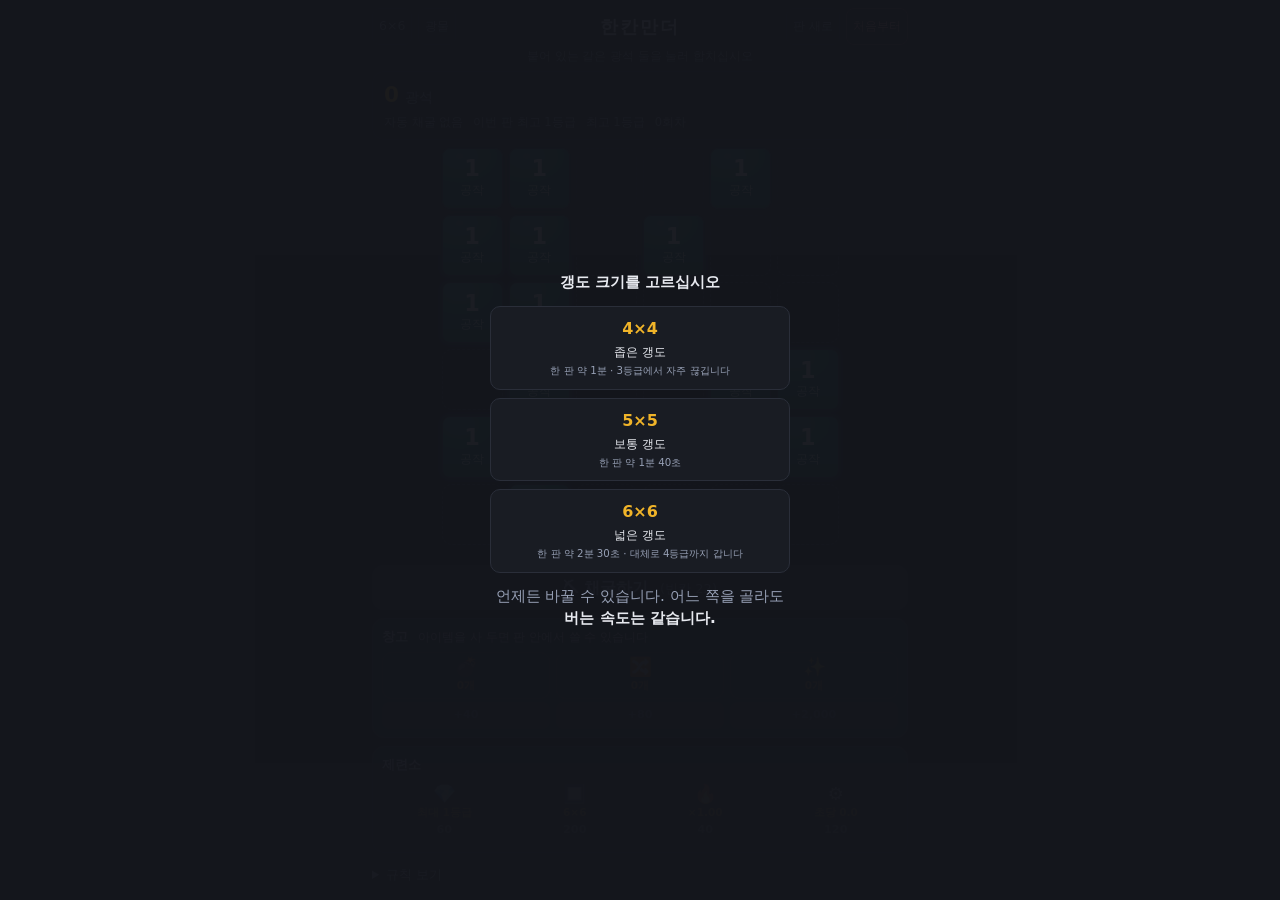
==== merge-mine.html @ ce594bb3 "웹게임 두 개 공개 배포 시작 (한칸만더 · 째깍벨트) 아티팩트 주소는 로그인이 필요한 비공개 페이지라 카톡 등 인앱 브라우저에서 열리지 않는다. 로그인 없이 열리는 공개 주소가 " ====
<!doctype html>
<html lang="ko">
<head>
<meta charset="utf-8">
<meta name="viewport" content="width=device-width, initial-scale=1, viewport-fit=cover">
<title>한칸만더 — 합성 퍼즐</title>
<meta name="description" content="인접한 같은 광석을 눌러 합치고, 모은 광석으로 갱도를 키우는 합성 퍼즐 게임입니다.">
<style>
/* 「한칸만더」 화면 스타일 — 모바일 세로 화면 우선, 외부 폰트·라이브러리 없음 */

:root {
  --bg: #14161c;
  --panel: #1c1f27;
  --line: #2a2e39;
  --text: #e8eaf0;
  --dim: #97a0b5;
  --accent: #f0b429;
  --gap: 6px;
}

* { box-sizing: border-box; }

/* 터치 반응 — 브라우저가 더블탭 확대를 기다리느라 탭을 늦추는 일이 없게 한다.
   뷰포트가 반응형이라 최신 브라우저는 대개 알아서 없애지만, 명시해 두는 편이 확실하다. */
button, summary { touch-action: manipulation; }

/* hidden 속성이 항상 이기게 한다.
   .over 처럼 display 를 지정한 요소는 브라우저 기본 [hidden]{display:none} 을 눌러 버려
   hidden=true 로 만들어도 화면에서 안 사라진다(2026-07-28 실제로 겪음). */
[hidden] { display: none !important; }

body {
  margin: 0;
  padding: 8px 12px 12px;
  background: var(--bg);
  color: var(--text);
  font-family: "Malgun Gothic", "맑은 고딕", system-ui, -apple-system, sans-serif;
  line-height: 1.5;
  /* 한글은 기본값이면 낱글자 단위로 잘린다("사라집 / 니다"). 띄어쓰기에서만 줄을 바꾼다. */
  word-break: keep-all;
  max-width: 560px;
  margin-inline: auto;
  /* 화면(또는 액자)이 내용보다 크면 아래가 통째로 비어 보인다(2026-07-29 Gim 지적).
     남는 높이를 섹션 사이에 나눠 주어 여백이 아래에 몰리지 않게 한다. */
  min-height: 100dvh;
  display: flex;
  flex-direction: column;
}
main {
  flex: 1;
  display: flex;
  flex-direction: column;
  justify-content: space-between;
}

/* 최상단 한 줄 — [갱도 크기] 한칸만더 [판 새로].
   버튼을 따로 한 줄 두면 세로를 43px 더 먹는다. 제목 줄에 얹어 그만큼 보드에 돌려준다. */
header.topbar {
  /* 좌우 칸을 1fr로 같게 잡아야 제목이 화면 정중앙에 온다.
     space-between으로 두면 버튼 폭이 서로 달라(95px vs 56px) 제목이 한쪽으로 밀린다. */
  display: grid; grid-template-columns: 1fr auto 1fr;
  align-items: center; gap: 8px; margin-bottom: 3px;
}
/* 양쪽에 버튼이 두 개씩 온다 */
header.topbar .topleft { display: flex; gap: 6px; justify-self: start; }
header.topbar .topright { display: flex; gap: 6px; justify-self: end; }

/* 되돌릴 수 없는 버튼은 색으로 구분한다.
   "판 새로"와 "처음부터"는 이름만으로는 어디까지 지워지는지 안 보인다(2026-07-29 Gim 지적). */
.topbtn.danger { color: #e08a8a; border-color: #6b3a3a; }
.topbtn.danger:hover { color: #ff9a9a; border-color: #e05a5a; }
h1 { margin: 0; font-size: 1.15rem; letter-spacing: .12em; white-space: nowrap; }
.sub { margin: 0 0 6px; color: var(--dim); font-size: .72rem; text-align: center; }

h2 { font-size: .8rem; margin: 0 0 5px; color: var(--dim); font-weight: 600; }

/* 현황 */
.stats {
  background: var(--panel);
  border: 1px solid var(--line);
  border-radius: 12px;
  padding: 7px 11px;
  margin-bottom: 8px;
}
.ore-box { display: flex; align-items: baseline; gap: 6px; }
.ore-num { font-size: 1.35rem; font-weight: 700; color: var(--accent); font-variant-numeric: tabular-nums; }
.ore-unit { color: var(--dim); font-size: .9rem; }
.meta {
  display: flex; flex-wrap: wrap; gap: 2px 10px;
  margin-top: 3px; color: var(--dim); font-size: .72rem;
}
#streak { color: var(--accent); font-weight: 700; }

/* 보드 — 한 화면에 창고·제련소까지 담아야 하므로 화면 높이에 따라 같이 줄어든다.
   폰마다 세로가 제각각이라 고정 px로 두면 어떤 기기에서는 반드시 넘친다. */
.board-wrap {
  position: relative;
  /* width:100%가 반드시 있어야 한다. body가 flex라서 margin:auto 가 stretch를 꺼 버리고,
     그러면 minmax(0,1fr) 격자가 최소 너비로 접힌다(2026-07-29 실제로 겪음). */
  width: 100%;
  flex: none;
  /* 아래 채굴 버튼과 20px 벌린다. 8px일 때 버튼을 누르려다 맨 아랫줄 칸이 눌렸다(2026-07-29 Gim).
     보드 높이는 아래 계산에 묶여 있으므로 이 값을 키우면 그만큼 보드가 줄어 총 높이는 그대로다. */
  margin: 0 auto 20px;
  /* 보드를 뺀 나머지가 실측 503px이다(2026-07-29).
     ⚠ 재는 법 — body의 min-height와 main의 justify-content를 잠시 끄고 재야 한다.
        space-between이 마지막 요소를 바닥에 붙여서, 그냥 재면 늘 "화면−보드"가 나온다.
     ⚠ 위아래에 무엇을 더하거나 빼면 이 503도 반드시 다시 재서 고쳐야 한다.
        바로 위 margin-bottom 도 여기에 포함된다. */
  max-width: min(100%, max(180px, calc(100vh - 503px)));
  max-width: min(100%, max(180px, calc(100dvh - 503px)));
}
/* 액자(아티팩트) 안에서도 화면 높이에 맞춘다. 틀이 "내용보다 크되 최소한 보이는 영역만큼"
   잡히므로 100dvh가 순환하지 않고 그 영역으로 수렴한다(Gim의 첫 스크린샷에서 내용 아래가
   비어 있던 것이 근거 — 틀이 내용보다 컸다는 뜻).
   다만 틀이 내용에 딱 맞게 줄어드는 구현이라면 순환해서 바닥까지 쪼그라들 수 있으므로,
   일반 화면(180px)보다 높은 240px을 바닥값으로 두어 그 경우에도 쓸 만한 크기를 지킨다. */
:root.framed .board-wrap { max-width: min(100%, max(240px, calc(100dvh - 503px))); }
.board {
  display: grid;
  /* minmax(0,1fr) 이어야 한다. 그냥 1fr 이면 최소 내용 너비(칸 안의 "구리" 글자) 아래로
     못 줄어들어 칸이 커진 채 보드 밖으로 삐져나간다. 6열이 되면서 실제로 겪음(2026-07-29). */
  grid-template-columns: repeat(var(--size, 6), minmax(0, 1fr));
  gap: var(--gap);
}
.cell {
  position: relative;
  aspect-ratio: 1;
  border: 1px solid var(--line);
  border-radius: 10px;
  /* 등급 색은 --tint 하나로 받는다. 배경뿐 아니라 발광(box-shadow)도 같은 값을 쓰므로
     색을 바꿀 곳이 한 군데로 모인다. */
  background-color: var(--tint, #191c23);
  color: #fff;
  font: inherit;
  cursor: pointer;
  display: flex; flex-direction: column;
  align-items: center; justify-content: center;
  gap: 2px;
  padding: 2px;
  overflow: hidden;
  transition: transform .08s ease, box-shadow .12s ease;
  -webkit-tap-highlight-color: transparent;
  /* 끌어서 합치기 때문에 none 이어야 한다. manipulation 이면 브라우저가 세로 끌기를
     스크롤로 가로채 드래그가 중간에 끊긴다. */
  touch-action: none;
}
/* 빈칸 — 1등급과 확실히 벌리려고 예전(#16181e)보다 어둡게 했다. 점선 테두리는 유지. */
.cell.empty { background-color: #101218; border-style: dashed; cursor: default; }

/* 글자는 무늬·광택 위에 오게 한다 */
.cell .lv, .cell .nm { position: relative; z-index: 2; }
/* 글자 크기를 칸 수에 맞춰 줄인다. 보드가 6×6에서 9×9까지 커지므로 고정 크기면 넘친다. */
.cell .lv { font-size: clamp(.8rem, calc(26vw / var(--size, 6)), 1.4rem); font-weight: 700; line-height: 1; }
.cell .nm { font-size: clamp(.5rem, calc(13vw / var(--size, 6)), .72rem); opacity: .82; }
/* 선택 표시는 outline 으로 낸다. box-shadow 를 쓰면 아래의 발광과 같은 속성을 다투어
   고른 칸만 빛이 꺼져 버린다. outline 도 border-radius 를 따라가므로 모양은 같다. */
.cell.sel { transform: scale(.94); outline: 3px solid var(--accent); outline-offset: -3px; }

/* ── 두 번째 축: 등급대별 무늬 ──
   색 하나로는 10단계를 못 나른다(사람이 안정적으로 구분하는 밝기 단계는 6~8개).
   🔴 2026-07-30 — 경계를 2단계 내렸다(예전 4/8 → 지금 2/6). 판정은 ui.js의 band 계산에 있다.
   1~2 민무늬 · 3~6 사선 · 7~10 격자. currentColor를 쓰므로 밝은 타일에는 어두운 무늬,
   어두운 타일에는 밝은 무늬가 자동으로 생긴다. */
.cell::before { content: ""; position: absolute; inset: 0; z-index: 0; pointer-events: none; }
.cell.band2::before {
  background: repeating-linear-gradient(45deg, currentColor 0 2px, transparent 2px 9px);
  opacity: .16;
}
.cell.band3::before {
  background:
    repeating-linear-gradient(45deg, currentColor 0 2px, transparent 2px 7px),
    repeating-linear-gradient(-45deg, currentColor 0 2px, transparent 2px 7px);
  opacity: .18;
}

/* ── 질감: 광물 광택. 등급대가 높을수록 강하게 ── */
.cell:not(.empty)::after {
  content: ""; position: absolute; inset: 0; z-index: 1; pointer-events: none;
  background:
    radial-gradient(120% 85% at 28% 12%, rgba(255,255,255,.20), transparent 62%),
    linear-gradient(180deg, transparent 55%, rgba(0,0,0,.16));
}
.cell.band2:not(.empty)::after {
  background:
    radial-gradient(120% 85% at 28% 12%, rgba(255,255,255,.26), transparent 60%),
    linear-gradient(180deg, transparent 50%, rgba(0,0,0,.20));
}
/* 최상위 등급만 결정 면(facet)을 넣어 "귀한 광석" 느낌을 준다 */
.cell.band3:not(.empty)::after {
  background:
    conic-gradient(from 210deg at 50% 40%, rgba(255,255,255,.30), transparent 25%, rgba(255,255,255,.18) 50%, transparent 72%, rgba(255,255,255,.26)),
    radial-gradient(120% 85% at 28% 12%, rgba(255,255,255,.26), transparent 60%);
}

/* ── 모서리도 등급대를 나른다 (색약이어도 형태로 구분된다) ── */
.cell.band1 { border-radius: 8px; }
.cell.band2 { border-radius: 16px; }
.cell.band3 { border-radius: 50%; }

/* ── 발광: 등급대가 오를수록 칸이 스스로 빛난다 ──
   자기 색(--tint)으로 번지므로 색조가 어긋나지 않는다.
   칸 사이 간격이 6px 이라 최상위(band3)의 8px 번짐만 옆 칸에 살짝 닿는데,
   가장자리로 갈수록 옅어지는 그라데이션이라 경계가 뭉개지지 않는다. */
.cell:not(.empty)       { box-shadow: 0 0 5px -1px var(--tint); }
.cell.band2:not(.empty) { box-shadow: 0 0 10px -1px var(--tint), 0 0 3px var(--tint); }
.cell.band3:not(.empty) { box-shadow: 0 0 18px -1px var(--tint), 0 0 7px var(--tint); }

/* ── 합성·채굴 순간 연출 ──
   보드 전체가 매 탭마다 다시 그려지므로, 방금 바뀐 칸에만 클래스를 붙여 재생한다. */
@keyframes 팝 { 0% { transform: scale(.72); } 55% { transform: scale(1.14); } 100% { transform: scale(1); } }
@keyframes 등장 { from { transform: scale(.5); opacity: 0; } to { transform: scale(1); opacity: 1; } }
.cell.pop { animation: 팝 .22s cubic-bezier(.2, .9, .3, 1.2); }
.cell.in { animation: 등장 .18s ease-out; }

/* 누를 때는 즉시 반응하고, 뗄 때만 부드럽게 돌아온다.
   전환에 0.08초를 두면 눌린 표시가 80ms 뒤에 완성되어 "굼뜨다"고 느껴진다(2026-07-29 실측). */
.cell:active { transform: scale(.94); transition-duration: 0s; }
/* 빈칸도 눌린 느낌은 준다. 아무 반응이 없으면 "터치가 안 먹었다"고 느낀다. */
.cell.empty:active { transform: scale(.97); }

/* ── 팔레트 「광물」 — 밝기는 1→10등급까지 계속 오르고, 색은 색상환을 두 바퀴 돈다 ──
   계산으로 설계·검증했다(tools/palette-jewel.mjs · research.md 2026-07-29 "타일 채도" 절).
   평균 채도 53.3(예전 31.4) · 인접 등급 ΔE 최소 28 · 글자 명암비 최소 4.65 · 빈칸과 전부 ΔE 25 이상.

   🔴 2026-07-30 — 등급을 12 → 10단계로 줄이면서 **모든 팔레트를 2단계씩 내렸다**(Gim 지시).
   새 lvN 은 예전 lv(N+2) 의 색이다. 즉 가장 어두웠던 두 색을 버리고 화려한 위쪽을 앞으로 당겼다.
   100만회 시뮬레이션에서 도달 최고 등급이 8이라 9~12등급 외형이 아무에게도 보이지 않았기 때문이다.
   **네 가지 검사는 이동만으로 그대로 유지된다** — 연속 부분 수열이라 밝기 단조·인접 ΔE가 보존되고,
   글자색이 색마다 짝지어져 있어 명암비도 그대로이며, 가장 어두운 두 색이 빠져 빈칸과의 구별은 개선된다.

   ⚠ 두 가지 함정이 있다(예전 등급 기준으로 적힌 것이라 새 번호로 옮겨 둔다).
   ① 밝기 L* 51~59 구간은 흰 글자도 검은 글자도 명암비 4.5를 못 넘긴다. 그래서 4→5등급에서 건너뛴다.
   ② 색상을 매끄럽게(등급당 27°씩) 훑으면 예쁘지만 이웃 등급이 ΔE 14까지 붙어 못 쓴다.
      60°씩 크게 뛰며 두 바퀴 도는 지금 방식이라야 "무지개"와 "구분됨"을 같이 만족한다. */
.cell.lv1  { --tint: #016b5d; color: #ffffff; }
.cell.lv2  { --tint: #317413; color: #ffffff; }
.cell.lv3  { --tint: #ab5506; color: #ffffff; }
.cell.lv4  { --tint: #e20377; color: #ffffff; }
.cell.lv5  { --tint: #dd65d2; color: #12141a; }
.cell.lv6  { --tint: #1ba1ff; color: #12141a; }
.cell.lv7  { --tint: #06b4c3; color: #12141a; }
.cell.lv8  { --tint: #59bf7a; color: #12141a; }
.cell.lv9  { --tint: #d1b043; color: #12141a; }
.cell.lv10 { --tint: #ffa79e; color: #12141a; }

/* ── 테마들 — 밝기 사다리와 채도는 그대로 두고 색상만 통째로 돌렸다.
   여섯 모두 같은 검사를 통과했다(밝기 단조 증가 · 인접 ΔE 25 이상 · 명암비 4.5 이상 · 빈칸과 ΔE 25 이상).
   테마도 무지개를 한 바퀴 도므로 이름이 색 하나를 가리키지는 않는다. 다만 판에는 저등급 칸이
   훨씬 많으므로 1~3등급 색이 이름과 맞도록 각도를 골랐다.
   ⚠ 테마를 더할 때는 theme.js의 THEMES와 여기 10줄을 함께 넣어야 한다.
   ⚠ 아무 각도나 되지는 않는다. 60°·225°·240° 등은 인접 ΔE가 25 아래로 떨어진다.
      palette-jewel.mjs의 "색상 이동 각도 전수 검사"가 통과하는 각도만 알려 준다. ── */

/* 노을 — 색상 +30° · 평균 채도 52.9 · 인접 ΔE 최소 29.2 */
:root[data-theme="ember"] .cell.lv1  { --tint: #016972; color: #ffffff; }
:root[data-theme="ember"] .cell.lv2  { --tint: #007450; color: #ffffff; }
:root[data-theme="ember"] .cell.lv3  { --tint: #826b00; color: #ffffff; }
:root[data-theme="ember"] .cell.lv4  { --tint: #df2937; color: #ffffff; }
:root[data-theme="ember"] .cell.lv5  { --tint: #fe5296; color: #12141a; }
:root[data-theme="ember"] .cell.lv6  { --tint: #9a8cff; color: #12141a; }
:root[data-theme="ember"] .cell.lv7  { --tint: #01b0e1; color: #12141a; }
:root[data-theme="ember"] .cell.lv8  { --tint: #0cc0aa; color: #12141a; }
:root[data-theme="ember"] .cell.lv9  { --tint: #9bc052; color: #12141a; }
:root[data-theme="ember"] .cell.lv10 { --tint: #ffab6f; color: #12141a; }

/* 단풍 — 색상 +105° · 평균 채도 55.1 · 인접 ΔE 최소 36.9 */
:root[data-theme="autumn"] .cell.lv1  { --tint: #045cbb; color: #ffffff; }
:root[data-theme="autumn"] .cell.lv2  { --tint: #046e8c; color: #ffffff; }
:root[data-theme="autumn"] .cell.lv3  { --tint: #017c5b; color: #ffffff; }
:root[data-theme="autumn"] .cell.lv4  { --tint: #757a00; color: #ffffff; }
:root[data-theme="autumn"] .cell.lv5  { --tint: #c98500; color: #12141a; }
:root[data-theme="autumn"] .cell.lv6  { --tint: #ff6882; color: #12141a; }
:root[data-theme="autumn"] .cell.lv7  { --tint: #c68cea; color: #12141a; }
:root[data-theme="autumn"] .cell.lv8  { --tint: #13b6ff; color: #12141a; }
:root[data-theme="autumn"] .cell.lv9  { --tint: #0ec7c6; color: #12141a; }
:root[data-theme="autumn"] .cell.lv10 { --tint: #74d45a; color: #12141a; }

/* 이끼 — 색상 +180° · 평균 채도 50.4 · 인접 ΔE 최소 32.6 */
:root[data-theme="moss"] .cell.lv1  { --tint: #b12060; color: #ffffff; }
:root[data-theme="moss"] .cell.lv2  { --tint: #7f4fae; color: #ffffff; }
:root[data-theme="moss"] .cell.lv3  { --tint: #057698; color: #ffffff; }
:root[data-theme="moss"] .cell.lv4  { --tint: #058373; color: #ffffff; }
:root[data-theme="moss"] .cell.lv5  { --tint: #06a958; color: #12141a; }
:root[data-theme="moss"] .cell.lv6  { --tint: #b99802; color: #12141a; }
:root[data-theme="moss"] .cell.lv7  { --tint: #fc7d74; color: #12141a; }
:root[data-theme="moss"] .cell.lv8  { --tint: #e58ddb; color: #12141a; }
:root[data-theme="moss"] .cell.lv9  { --tint: #7ab7ff; color: #12141a; }
:root[data-theme="moss"] .cell.lv10 { --tint: #07d2e3; color: #12141a; }

/* 심해 — 색상 +285° · 평균 채도 47.7 · 인접 ΔE 최소 30.3 */
:root[data-theme="deep"] .cell.lv1  { --tint: #5f6201; color: #ffffff; }
:root[data-theme="deep"] .cell.lv2  { --tint: #a24e0e; color: #ffffff; }
:root[data-theme="deep"] .cell.lv3  { --tint: #bc3889; color: #ffffff; }
:root[data-theme="deep"] .cell.lv4  { --tint: #0472e4; color: #ffffff; }
:root[data-theme="deep"] .cell.lv5  { --tint: #019ddd; color: #12141a; }
:root[data-theme="deep"] .cell.lv6  { --tint: #05adab; color: #12141a; }
:root[data-theme="deep"] .cell.lv7  { --tint: #6fb45a; color: #12141a; }
:root[data-theme="deep"] .cell.lv8  { --tint: #dba04e; color: #12141a; }
:root[data-theme="deep"] .cell.lv9  { --tint: #ff94a1; color: #12141a; }
:root[data-theme="deep"] .cell.lv10 { --tint: #e0a9ff; color: #12141a; }

/* 성운 — 색상 +330° · 평균 채도 49.6 · 인접 ΔE 최소 31.8 */
:root[data-theme="nebula"] .cell.lv1  { --tint: #026d36; color: #ffffff; }
:root[data-theme="nebula"] .cell.lv2  { --tint: #6a6900; color: #ffffff; }
:root[data-theme="nebula"] .cell.lv3  { --tint: #c43c3c; color: #ffffff; }
:root[data-theme="nebula"] .cell.lv4  { --tint: #c138b8; color: #ffffff; }
:root[data-theme="nebula"] .cell.lv5  { --tint: #8f83ff; color: #12141a; }
:root[data-theme="nebula"] .cell.lv6  { --tint: #02a8d6; color: #12141a; }
:root[data-theme="nebula"] .cell.lv7  { --tint: #09b7a2; color: #12141a; }
:root[data-theme="nebula"] .cell.lv8  { --tint: #97b656; color: #12141a; }
:root[data-theme="nebula"] .cell.lv9  { --tint: #fb9d57; color: #12141a; }
:root[data-theme="nebula"] .cell.lv10 { --tint: #ffa4bf; color: #12141a; }

/* 라운드 종료 */
.over {
  position: absolute; inset: 0;
  background: rgba(20, 22, 28, .93);
  border-radius: 12px;
  display: flex; flex-direction: column;
  align-items: center; justify-content: center;
  gap: 14px; padding: 20px; text-align: center;
}
.over p { margin: 0; font-size: .95rem; }

/* 갱도 크기 고르기 — 보드 안에 넣으면 내용이 보드보다 커서 위아래로 삐져나온다.
   화면 전체를 덮는 모달로 띄운다. */
.over.pick {
  position: fixed; inset: 0; z-index: 50;
  border-radius: 0;
  background: rgba(20, 22, 28, .97);
  gap: 12px; padding: 24px 20px;
}
.pick-title { font-size: 1.05rem; font-weight: 700; }
.pick-note { font-size: .72rem; color: var(--dim); line-height: 1.45; max-width: 300px; }
.pick-note strong { color: var(--text); }
.mode-list { display: flex; flex-direction: column; gap: 8px; width: 100%; max-width: 300px; }
/* 확인 팝업 — 취소를 왼쪽에 두어 실수로 확인을 누르지 않게 한다 */
.ask-btns { display: flex; gap: 10px; margin-top: 4px; }
.mode-opt {
  display: flex; flex-direction: column; align-items: center; gap: 2px;
  padding: 10px 6px;
  border: 1px solid var(--line); border-radius: 10px;
  background: #191c23; color: var(--text);
  font: inherit; cursor: pointer;
  -webkit-tap-highlight-color: transparent;
}
.mode-opt:hover { border-color: var(--accent); }
.mode-opt:active { transform: scale(.98); }
.mode-opt.on { border-color: var(--accent); box-shadow: 0 0 0 1px var(--accent) inset; }
.mode-size { font-size: 1rem; font-weight: 700; color: var(--accent); }
.mode-name { font-size: .76rem; }
.mode-desc { font-size: .64rem; color: var(--dim); }

/* 최상단 버튼 — 제목 양옆 */
.topbtn {
  position: relative;
  flex: none;
  background: none; border: 1px solid var(--line); border-radius: 8px;
  color: var(--dim); font: inherit; font-size: .78rem;
  padding: 8px 6px; cursor: pointer;
  -webkit-tap-highlight-color: transparent;
}
.topbtn:hover { border-color: var(--accent); color: var(--accent); }
.topbtn:active { transform: scale(.98); }
/* 닿는 범위만 위아래로 넓힌다(좌우는 옆 버튼과 겹치면 안 되므로 그대로). 실측 33px → 45px. */
.topbtn::after { content: ""; position: absolute; inset: -6px 0; }

button.primary {
  background: var(--accent); color: #1a1405;
  border: 0; border-radius: 10px;
  padding: 12px 26px; font: inherit; font-weight: 700;
  cursor: pointer;
}

/* 공유 버튼 — 주 동작은 "다시 캐기"라 이쪽은 한 단계 눌러 둔다 */
.share {
  background: none; border: 1px solid var(--line); border-radius: 10px;
  color: var(--text); font: inherit; font-size: .85rem;
  padding: 9px 20px; cursor: pointer;
}

/* 채굴 버튼 — 이 게임의 유일한 진행 동작이라 가장 크게 둔다 */
.mine {
  width: 100%;
  margin-bottom: 8px;
  padding: 11px;
  border: 0; border-radius: 12px;
  background: linear-gradient(140deg, #f0b429, #e08a1e);
  color: #1a1405;
  font: inherit; font-size: .98rem; font-weight: 700;
  cursor: pointer;
  -webkit-tap-highlight-color: transparent;
}
.mine span { font-weight: 500; font-size: .82rem; opacity: .75; margin-left: 6px; }
.mine:not(:disabled):active { transform: scale(.98); }
.mine:disabled { background: #262a34; color: var(--dim); cursor: default; }

/* 창고·제련소 패널 */
.panel {
  background: var(--panel);
  border: 1px solid var(--line);
  border-radius: 12px;
  padding: 8px 9px;
  margin-bottom: 8px;
}
/* 아이콘 타일 — 한 줄에 늘어놓아 세로를 아낀다.
   이름과 설명은 글자로 두면 화면을 다 잡아먹어서 title/aria-label로 옮겼다. */
.tiles { display: grid; grid-template-columns: repeat(4, 1fr); gap: 6px; }
.tiles.items { grid-template-columns: repeat(3, 1fr); }

.tile {
  display: flex; flex-direction: column;
  align-items: center; justify-content: center; gap: 1px;
  width: 100%; padding: 4px 3px;
  border: 1px solid var(--line); border-radius: 10px;
  background: #191c23; color: var(--text);
  font: inherit; cursor: pointer;
  -webkit-tap-highlight-color: transparent;
}
.tile .ico { font-size: 1.15rem; line-height: 1.1; }
.tile .val {
  font-size: .66rem; font-weight: 700; color: var(--accent);
  white-space: nowrap; overflow: hidden; text-overflow: ellipsis; max-width: 100%;
}
.tile .cost {
  font-size: .7rem; font-weight: 600; color: var(--dim);
  font-variant-numeric: tabular-nums;
}
.tile:not(:disabled):hover { border-color: var(--accent); }
.tile:not(:disabled):active { transform: scale(.96); }
.tile:disabled { opacity: .45; cursor: default; }

/* 아이템 타일 — 위(아이콘)를 누르면 쓰고, 아래(가격)를 누르면 산다 */
.tile-wrap { display: flex; flex-direction: column; gap: 3px; }
.tile-wrap .tile { flex: 1; }
.tile-wrap.picking .tile {
  border-color: var(--accent);
  box-shadow: 0 0 0 1px var(--accent) inset;
}
.cost-btn {
  padding: 4px 2px;
  border: 1px solid var(--line); border-radius: 8px;
  background: #262a34; color: var(--dim);
  font: inherit; font-size: .7rem; font-weight: 600;
  cursor: pointer; font-variant-numeric: tabular-nums;
  -webkit-tap-highlight-color: transparent;
}
.cost-btn:not(:disabled):hover { border-color: var(--accent); color: var(--accent); }
.cost-btn:disabled { opacity: .4; cursor: default; }

/* 손가락이 닿는 면적만 넓힌다(보이는 크기는 그대로).
   세로가 빠듯해 버튼 높이를 실제로 키우면 그만큼 보드 칸이 작아지는 제로섬이라,
   눌리는 범위만 44px 이상으로 늘렸다. 실측 27px → 45px. */
.cost-btn { position: relative; }
/* 위로는 아이콘 버튼과의 간격(3px)까지만 넓힌다 — 더 넓히면 아이콘의 탭을 뺏는다. */
.cost-btn::after { content: ""; position: absolute; inset: -3px 0 -18px; }

.hint { color: var(--dim); font-size: .72rem; font-weight: 400; margin-left: 6px; }

/* 대상을 고르는 중 — 어느 칸을 눌러야 하는지 보이게 한다 */
.board.picking .cell:not(.empty) { outline: 2px solid var(--accent); outline-offset: -2px; }

/* 규칙 — 접어 두어 첫 화면 자리를 비운다 */
.howto { color: var(--dim); font-size: .8rem; }
.howto summary {
  cursor: pointer; font-size: .8rem; color: var(--dim);
  padding: 4px 0; list-style-position: inside;
}
.howto ul { margin: 8px 0 0; padding-left: 18px; }
.howto li { margin-bottom: 5px; }
.howto strong { color: var(--text); }

/* 알림 */
.toast {
  position: fixed; left: 50%; bottom: 20px;
  transform: translate(-50%, 12px);
  background: #262a34; border: 1px solid var(--line);
  border-radius: 999px; padding: 10px 18px;
  font-size: .85rem;
  opacity: 0; pointer-events: none;
  transition: opacity .2s ease, transform .2s ease;
}
.toast.show { opacity: 1; transform: translate(-50%, 0); }

/* 아이콘 설명표 — 폰에는 마우스 오버가 없어 title을 못 본다 */
.legend { margin-top: 12px; }
.legend-title { font-size: .76rem; color: var(--accent); font-weight: 700; margin: 8px 0 3px; }
.legend-row { display: flex; align-items: baseline; gap: 6px; font-size: .74rem; margin-bottom: 2px; }
.legend-ico { flex: none; width: 1.2em; text-align: center; }
.legend-row b { color: var(--text); font-weight: 600; flex: none; }

@media (prefers-reduced-motion: reduce) {
  * { transition: none !important; animation: none !important; }
}

</style>
</head>
<body>
<header class="topbar">
  <div class="topleft">
    <button type="button" id="mode-btn" class="topbtn">갱도</button>
    <button type="button" id="theme-btn" class="topbtn">테마</button>
  </div>
  <h1>한칸만더</h1>
  <div class="topright">
    <button type="button" id="restart" class="topbtn">판 새로</button>
    <button type="button" id="reset" class="topbtn danger">처음부터</button>
  </div>
</header>
<p class="sub">붙어 있는 같은 광석 둘을 눌러 합치십시오</p>

<main>
  <section class="stats" aria-label="현황">
    <div class="ore-box">
      <span class="ore-num" id="ore">0</span>
      <span class="ore-unit">광석</span>
    </div>
    <div class="meta">
      <span id="auto">자동 채굴 없음</span>
      <span id="top">이번 판 최고 0등급</span>
      <span id="best">최고 0등급</span>
      <span id="rounds">0회차</span>
      <span id="streak" hidden></span>
    </div>
  </section>

  <section class="board-wrap">
    <!-- "광맥"은 이제 게임 이름이 아니라 세계관 용어다(갱도·광석·제련소와 한 묶음). -->
    <div id="board" class="board" aria-label="광맥 보드"></div>
    <div id="mode-pick" class="over pick" hidden>
      <p class="pick-title">갱도 크기를 고르십시오</p>
      <div id="mode-list" class="mode-list"></div>
      <p class="pick-note">언제든 바꿀 수 있습니다. 어느 쪽을 골라도 <strong>버는 속도는 같습니다.</strong></p>
    </div>
    <div id="theme-pick" class="over pick" hidden>
      <p class="pick-title">색 테마를 고르십시오</p>
      <div id="themes" class="mode-list"></div>
      <p class="pick-note">타일 색만 바뀝니다. <strong>규칙과 진행에는 영향이 없습니다.</strong></p>
    </div>
    <div id="ask" class="over pick" hidden>
      <p class="pick-title" id="ask-title"></p>
      <p class="pick-note" id="ask-body"></p>
      <div class="ask-btns">
        <button type="button" id="ask-cancel" class="share">취소</button>
        <button type="button" id="ask-ok" class="primary">확인</button>
      </div>
    </div>
    <div id="over" class="over" hidden>
      <p id="over-text"></p>
      <button type="button" id="again" class="primary">다시 캐기</button>
      <button type="button" id="share" class="share">결과 복사</button>
    </div>
  </section>

  <button type="button" id="mine" class="mine">
    ⛏ 채굴하기 <span id="mine-left"></span>
  </button>

  <section class="panel">
    <h2>창고 <span class="hint" id="item-hint">아이콘을 누르면 씁니다</span></h2>
    <div id="items" class="tiles items"></div>
  </section>

  <section class="panel">
    <h2>제련소</h2>
    <div id="upgrades" class="tiles"></div>
  </section>

  <details class="howto">
    <summary>규칙 보기</summary>
    <ul>
      <li>상하좌우로 <strong>붙어 있는</strong> 같은 등급 광석 둘을 차례로 누르면 한 등급 위로 합쳐집니다. <strong>끌어서 옆 칸에 놓아도</strong> 됩니다.</li>
      <li>합칠 때마다 광석을 얻지만 <strong>개수는 늘지 않습니다.</strong> 진행하려면 <strong>채굴하기</strong>로 새 광석을 캐야 합니다.</li>
      <li>많이 캘수록 유리하지만, 빈칸이 없어지고 합칠 곳도 사라지면 그 판이 끝납니다. 어디까지 채울지가 이 게임의 판단입니다.</li>
      <li>판이 끝나면 제련소에서 성장한 뒤 다시 도전하십시오.</li>
      <li><strong>창고</strong>에서 아이템을 사 두면 판 안에서 쓸 수 있습니다. 특히 <strong>정제</strong>는 합성만으로는 닿지 않는 높은 등급을 여는 열쇠입니다.</li>
      <li>진행 상황은 이 브라우저에 저장됩니다.</li>
    </ul>
    <div id="legend" class="legend"></div>
  </details>
</main>

<div id="toast" class="toast" role="status" aria-live="polite"></div>
<script type="module">
// 갱도 모드 — 기본 보드 크기를 고르는 기능. 첫 접속 때 고르고 나중에도 바꿀 수 있다.
// 크기별 유불리는 board.js의 roundBonus가 칸 수에 비례하도록 맞춰 없앴다(편차 78% → 10%).

const MODES = [
  { size: 4, name: "좁은 갱도", desc: "한 판 약 1분 · 3등급에서 자주 끊깁니다" },
  { size: 5, name: "보통 갱도", desc: "한 판 약 1분 40초" },
  { size: 6, name: "넓은 갱도", desc: "한 판 약 2분 30초 · 대체로 4등급까지 갑니다" },
];

const DEFAULT_MODE = 6;

function isValidMode(size) {
  return MODES.some((m) => m.size === size);
}

// 저장본이 깨졌거나 아직 고르지 않았어도 게임은 돌아야 하므로 기본값으로 떨어진다
function modeOf(state) {
  return state && isValidMode(state.mode) ? state.mode : DEFAULT_MODE;
}

// 아직 고른 적이 없는가 (첫 접속 판정)
function needsPick(state) {
  return !state || !isValidMode(state.mode);
}

function setMode(state, size) {
  if (!isValidMode(size)) return false;
  state.mode = size;
  return true;
}

// 화면 테마 — 타일 색 세트만 바꾼다. 배치·규칙은 건드리지 않는다.
// 두 팔레트 모두 같은 기준을 통과했다(밝기 단조 증가 · 인접 ΔE 25 이상 · 명암비 4.5 이상 · 빈칸과 구별).
// 근거와 생성 방법은 research.md 2026-07-29 "타일 디자인" 절 참조.

// 여섯 팔레트 모두 같은 검사를 통과했다 — 밝기 사다리는 공유하고 색상만 돌린 것이다.
// 🔴 테마를 추가하면 style.css에 lv1~lv10 규칙 10줄도 함께 넣어야 한다(test/theme.test.mjs가 확인한다).
const THEMES = [
  { id: "mineral", name: "광물", desc: "어둠에서 빛으로" },
  { id: "deep", name: "심해", desc: "차가운 물빛" },
  { id: "ember", name: "노을", desc: "타오르는 붉은빛" },
  { id: "autumn", name: "단풍", desc: "흙과 단풍" },
  { id: "moss", name: "이끼", desc: "이끼와 청록" },
  { id: "nebula", name: "성운", desc: "밤하늘 성운" },
];

const DEFAULT_THEME = "mineral";

function isValidTheme(id) {
  return THEMES.some((t) => t.id === id);
}

// 저장본이 깨져 있어도 화면은 나와야 하므로 기본값으로 떨어진다
function themeOf(state) {
  return state && isValidTheme(state.theme) ? state.theme : DEFAULT_THEME;
}

function setTheme(state, id) {
  if (!isValidTheme(id)) return false;
  state.theme = id;
  return true;
}

// 영구 업그레이드 정의와 구매 규칙 (육성 요소)

const UPGRADES = [
  {
    id: "startLevel",
    icon: "💎",
    name: "광맥 순도",
    desc: "새로 나오는 광석의 등급이 높아집니다",
    max: 6,
    cost: (lv) => Math.floor(60 * Math.pow(4.2, lv - 1)),
    value: (lv) => lv,          // 시작 등급
    label: (lv) => `최대 ${lv}등급`,
  },
  {
    id: "boardSize",
    icon: "🔲",
    name: "갱도 확장",
    desc: "보드가 넓어져 더 오래 버팁니다",
    max: 4,                      // 고른 모드에서 +3까지 (4→7 · 5→8 · 6→9)
    cost: (lv) => Math.floor(200 * Math.pow(6, lv - 1)),
    value: (lv, s) => modeOf(s) + lv - 1,
    label: (lv, s) => `${modeOf(s) + lv - 1}×${modeOf(s) + lv - 1}`,
  },
  {
    id: "yield",
    icon: "🔥",
    name: "제련 기술",
    desc: "합성으로 얻는 광석이 늘어납니다",
    max: 20,
    cost: (lv) => Math.floor(40 * Math.pow(1.55, lv - 1)),
    value: (lv) => 1 + (lv - 1) * 0.35,
    label: (lv) => `×${(1 + (lv - 1) * 0.35).toFixed(2)}`,
  },
  {
    id: "auto",
    icon: "⚙️",
    name: "자동 채굴기",
    desc: "가만히 두어도 광석이 쌓입니다 (접속하지 않은 동안에도)",
    max: 25,
    cost: (lv) => Math.floor(120 * Math.pow(1.6, lv - 1)),
    value: (lv) => (lv - 1) * 0.6,   // 초당 광석
    label: (lv) => `초당 ${((lv - 1) * 0.6).toFixed(1)}`,
  },
];

function byId(id) {
  return UPGRADES.find((u) => u.id === id);
}

function levelOf(state, id) {
  return state.upgrades[id] || 1;
}

// 보드 크기는 고른 모드에 따라 달라지므로 state를 함께 넘긴다.
// 나머지 업그레이드의 value는 두 번째 인자를 무시한다.
function valueOf(state, id) {
  return byId(id).value(levelOf(state, id), state);
}

function labelOf(state, id) {
  return byId(id).label(levelOf(state, id), state);
}

function costOf(state, id) {
  const u = byId(id);
  const lv = levelOf(state, id);
  return lv >= u.max ? null : u.cost(lv);
}

function isMaxed(state, id) {
  return levelOf(state, id) >= byId(id).max;
}

// 살 수 있으면 사고 true, 아니면 아무것도 바꾸지 않고 false
function buy(state, id) {
  const cost = costOf(state, id);
  if (cost === null || state.ore < cost) return false;
  state.ore -= cost;
  state.upgrades[id] = levelOf(state, id) + 1;
  return true;
}

// 보드 규칙 — 타일 생성·인접 판정·합성·막힘 판정 (화면을 참조하지 않는 순수 계산)

// rand 는 스트레스 하네스가 씨앗 있는 난수를 끼워 넣기 위한 자리다.
// 기본값이 Math.random 이라 게임 쪽 호출은 그대로 두면 된다.
// 이게 없으면 깨진 판을 다시 볼 수 없다(LESSONS 5.6).
function createBoard(size, startLevel, rand = Math.random) {
  const cells = new Array(size * size).fill(null);
  const board = { size, cells };
  // 시작 시 절반쯤 채워 두면 첫 수가 바로 나온다
  const seed = Math.max(4, Math.floor(size * size * 0.4));
  for (let i = 0; i < seed; i++) spawn(board, startLevel, rand);
  return board;
}

function idx(board, r, c) {
  return r * board.size + c;
}

function emptyCells(board) {
  const out = [];
  for (let i = 0; i < board.cells.length; i++) if (board.cells[i] === null) out.push(i);
  return out;
}

// 빈 칸 하나에 새 광석을 놓는다. 등급은 1~startLevel 중 낮은 쪽에 치우치게.
function spawn(board, startLevel, rand = Math.random) {
  const empty = emptyCells(board);
  if (empty.length === 0) return false;
  const at = empty[Math.floor(rand() * empty.length)];
  const roll = rand();
  let level = 1;
  for (let l = 2; l <= startLevel; l++) {
    if (roll < 1 / Math.pow(2, l - 1)) level = l;
  }
  board.cells[at] = level;
  return true;
}

function isAdjacent(board, a, b) {
  const ra = Math.floor(a / board.size), ca = a % board.size;
  const rb = Math.floor(b / board.size), cb = b % board.size;
  return Math.abs(ra - rb) + Math.abs(ca - cb) === 1;
}

// 두 칸을 합칠 수 있는가 — 같은 등급이고 상하좌우로 붙어 있어야 한다
function canMerge(board, a, b) {
  if (a === b) return false;
  const va = board.cells[a], vb = board.cells[b];
  if (va === null || vb === null) return false;
  if (va !== vb) return false;
  return isAdjacent(board, a, b);
}

// b 자리에 등급+1 광석이 남고 a는 비워진다. 획득 광석량을 돌려준다.
function merge(board, a, b) {
  const level = board.cells[a];
  board.cells[a] = null;
  board.cells[b] = level + 1;
  return Math.pow(2, level);
}

// 합칠 수 있는 쌍이 하나라도 남아 있는가
function hasAnyMove(board) {
  const n = board.size;
  for (let r = 0; r < n; r++) {
    for (let c = 0; c < n; c++) {
      const i = idx(board, r, c);
      if (board.cells[i] === null) continue;
      if (c + 1 < n && board.cells[idx(board, r, c + 1)] === board.cells[i]) return true;
      if (r + 1 < n && board.cells[idx(board, r + 1, c)] === board.cells[i]) return true;
    }
  }
  return false;
}

// 빈 칸도 없고 합칠 수도 없으면 라운드 종료
function isStuck(board) {
  return emptyCells(board).length === 0 && !hasAnyMove(board);
}

function highestLevel(board) {
  let top = 0;
  for (const v of board.cells) if (v !== null && v > top) top = v;
  return top;
}

// 라운드 종료 보너스 — 반드시 칸 수에 비례해야 한다.
// 예전처럼 25 고정이면 작은 보드가 클릭당 광석에서 78%나 유리해진다.
// 보너스는 판마다 한 번인데 작은 보드는 판이 짧아 그 한 번이 자주 오기 때문이다(2026-07-29 실측).
// 2/3 계수는 기존 6×6(36칸 × 2/3 = 24 ≒ 25)과 같은 값이 나오도록 맞춘 것이라 밸런스가 흔들리지 않는다.
function roundBonus(board, yieldMult) {
  return Math.floor(highestLevel(board) * board.cells.length * (2 / 3) * yieldMult);
}

// 게임 상태와 저장·복원 (localStorage). 오프라인 자동 채굴 정산도 여기서 한다.

const KEY = "merge-mine.v1";

function newState() {
  return {
    ore: 0,
    best: 0,           // 최고 등급 기록
    rounds: 0,
    mode: null,        // 고른 갱도 크기(4·5·6). null이면 첫 접속이라 고르기 화면이 뜬다
    theme: null,       // 고른 색 테마. null이면 기본값(광물)
    upgrades: {},      // id -> 레벨(1부터)
    items: {},         // id -> 보유 개수 (소모성)
    streak: 0,         // 연속 접속일 (표시 전용, 보상 없음)
    bestStreak: 0,
    lastDay: null,     // 마지막 접속 날짜 "YYYY-MM-DD"
    lastSeen: Date.now(),
  };
}

// 손상되거나 누가 손댄 저장본을 그대로 믿으면 안 된다.
// ore가 문자열이면 화면에 그대로 "NaN"이 찍히고, 음수면 계산이 무너진다(2026-07-29 테스트로 확인).
const 수 = (v, 기본) => (typeof v === "number" && Number.isFinite(v) && v >= 0 ? v : 기본);
const 정수 = (v, 기본) => (typeof v === "number" && Number.isFinite(v) && v >= 0 ? Math.floor(v) : 기본);

// id → 숫자 표만 남긴다. 값이 이상한 항목은 통째로 버려 기본값이 쓰이게 한다.
function 숫자표(값, 최소) {
  const out = {};
  if (값 && typeof 값 === "object" && !Array.isArray(값)) {
    for (const [k, v] of Object.entries(값)) {
      if (typeof v === "number" && Number.isFinite(v) && v >= 최소) out[k] = Math.floor(v);
    }
  }
  return out;
}

// 다른 탭이 저장한 문자열을 받아들일 때도 같은 걸름망을 쓴다.
const STORAGE_KEY = KEY;

function parseState(raw) {
  try {
    if (!raw) return newState();
    const s = JSON.parse(raw);
    const base = newState();
    if (!s || typeof s !== "object" || Array.isArray(s)) return base;
    // 저장 구조가 늘어나도 옛 저장본이 깨지지 않게 기본값 위에 덮는다
    return {
      ...base,
      ...s,
      ore: 수(s.ore, base.ore),
      best: 정수(s.best, base.best),
      rounds: 정수(s.rounds, base.rounds),
      streak: 정수(s.streak, base.streak),
      bestStreak: 정수(s.bestStreak, base.bestStreak),
      lastSeen: 수(s.lastSeen, base.lastSeen),
      upgrades: { ...base.upgrades, ...숫자표(s.upgrades, 1) },
      items: { ...base.items, ...숫자표(s.items, 0) },
    };
  } catch {
    return newState();
  }
}

function load() {
  try {
    return parseState(localStorage.getItem(KEY));
  } catch {
    return newState();   // 읽기 자체가 막힌 경우(사생활 보호 모드 등)
  }
}

// 쓸 만한 저장본일 때만 상태를, 아니면 null을 준다.
// 다른 탭의 알림을 받아들일지 고를 때 쓴다 — 남의 저장본이 깨졌다고 이쪽 진행까지 날리면 안 된다.
function parseStateOrNull(raw) {
  try {
    if (!raw) return null;
    const s = JSON.parse(raw);
    if (!s || typeof s !== "object" || Array.isArray(s)) return null;
    return parseState(raw);
  } catch {
    return null;
  }
}

function save(state) {
  state.lastSeen = Date.now();
  try {
    localStorage.setItem(KEY, JSON.stringify(state));
  } catch {
    // 저장 실패(사생활 보호 모드 등)해도 게임은 계속 돌아야 한다
  }
}

function reset() {
  try {
    localStorage.removeItem(KEY);
  } catch {}
}

// 떠나 있던 동안 쌓인 자동 채굴량. 최대 8시간까지만 인정한다.
function collectOffline(state, perSecond) {
  if (perSecond <= 0) return 0;
  const elapsed = Math.max(0, Date.now() - (state.lastSeen || Date.now())) / 1000;
  const capped = Math.min(elapsed, 8 * 3600);
  const gained = Math.floor(capped * perSecond);
  if (gained > 0) state.ore += gained;
  return gained;
}

// 연속 접속일(스트릭) 계산 — 기록만 하고 보상은 주지 않는다 (밸런스에 영향 없음)

// 날짜 키 "YYYY-MM-DD". 반드시 로컬 시간 기준이어야 한다.
// UTC로 잡으면 한국(+09:00)에서 자정과 9시간 어긋나 하루가 엉뚱하게 끊긴다.
function dayKey(ts = Date.now()) {
  const d = new Date(ts);
  const mm = String(d.getMonth() + 1).padStart(2, "0");
  const dd = String(d.getDate()).padStart(2, "0");
  return `${d.getFullYear()}-${mm}-${dd}`;
}

// 두 날짜 키 사이의 일수. 같은 날 0, 어제→오늘이면 1.
// 서머타임이 있는 지역에서 ±1시간 밀려도 반올림이 흡수한다.
function daysBetween(from, to) {
  const a = Date.parse(`${from}T00:00:00`);
  const b = Date.parse(`${to}T00:00:00`);
  if (Number.isNaN(a) || Number.isNaN(b)) return NaN;
  return Math.round((b - a) / 86400000);
}

function bumpBest(state) {
  if ((state.streak || 0) > (state.bestStreak || 0)) state.bestStreak = state.streak;
}

// 접속을 기록하고 무슨 일이 있었는지 돌려준다.
//   "start"  처음 접속
//   "same"   오늘 이미 접속함 (아무것도 바뀌지 않음)
//   "extend" 어제에 이어 하루 늘어남
//   "reset"  하루 이상 비어서 1일로 되돌아감
function touch(state, ts = Date.now()) {
  const today = dayKey(ts);
  const last = state.lastDay;

  if (!last) {
    state.streak = 1;
    state.lastDay = today;
    bumpBest(state);
    return "start";
  }
  if (last === today) return "same";

  const gap = daysBetween(last, today);
  // 시계가 거꾸로 간 경우(사용자가 시스템 시간을 바꿈)는 벌하지 않고 무시한다.
  if (Number.isNaN(gap) || gap < 0) return "same";

  state.streak = gap === 1 ? (state.streak || 0) + 1 : 1;
  state.lastDay = today;
  bumpBest(state);
  return gap === 1 ? "extend" : "reset";
}

// 소모성 아이템 정의와 사용 규칙 (화면을 참조하지 않는 순수 계산)
// 가격은 플레이테스트로 조정한 값이다. 근거는 research.md 2026-07-29 절.

// 정제로 올릴 수 있는 최고 등급 = 마지막 이름 있는 광석(산호).
// 상한이 없으면 같은 광석을 무한정 밀어올려 이름도 색도 없는 등급이 나온다(시뮬레이터에서 37등급까지 올라감).
// 🔴 2026-07-30 — 등급을 12 → 10단계로 줄였다(Gim 지시). ui.js의 ORE_NAMES 길이와 반드시 같아야 한다.
const MAX_REFINE_LEVEL = 10;

const ITEMS = [
  {
    id: "bomb",
    icon: "💣",
    name: "폭탄",
    desc: "고른 칸 하나를 없앱니다",
    cost: 40,
    needsTarget: true,
  },
  {
    id: "shuffle",
    icon: "🔀",
    name: "셔플",
    desc: "보드의 광석을 다시 흩뿌립니다",
    cost: 80,
    needsTarget: false,
  },
  {
    id: "refine",
    icon: "✨",
    name: "정제",
    desc: `고른 광석을 한 등급 올립니다 (${MAX_REFINE_LEVEL}등급까지)`,
    cost: 2000,
    needsTarget: true,
  },
];

// 이름을 itemById로 둔 이유 — 빌드가 모든 모듈을 한 스코프로 합치므로
// upgrades.js의 byId와 같은 이름을 쓰면 그쪽을 덮어써서 제련소가 통째로 깨진다.
function itemById(id) {
  return ITEMS.find((i) => i.id === id);
}

function countOf(state, id) {
  return state.items[id] || 0;
}

// 살 수 있으면 사고 true, 아니면 아무것도 바꾸지 않고 false
function buyItem(state, id) {
  const it = itemById(id);
  if (!it || state.ore < it.cost) return false;
  state.ore -= it.cost;
  state.items[id] = countOf(state, id) + 1;
  return true;
}

// 지금 이 대상에 쓸 수 있는가. 보유 수량까지 함께 본다.
function canUse(state, board, id, target) {
  const it = itemById(id);
  if (!it || countOf(state, id) <= 0) return false;
  if (!it.needsTarget) return board.cells.some((v) => v !== null);
  if (!Number.isInteger(target) || target < 0 || target >= board.cells.length) return false;
  if (board.cells[target] === null) return false;
  if (id === "refine" && board.cells[target] >= MAX_REFINE_LEVEL) return false;
  return true;
}

function shuffleCells(board, rand) {
  const vals = board.cells.filter((v) => v !== null);
  const slots = board.cells.map((_, i) => i);
  // 피셔-예이츠 — 자리만 섞고 광석 구성은 그대로 둔다
  for (let i = slots.length - 1; i > 0; i--) {
    const j = Math.floor(rand() * (i + 1));
    [slots[i], slots[j]] = [slots[j], slots[i]];
  }
  board.cells.fill(null);
  vals.forEach((v, k) => {
    board.cells[slots[k]] = v;
  });
}

// 아이템을 쓰고 성공 여부를 돌려준다. 실패하면 상태도 보드도 건드리지 않는다.
// rand 는 셔플용. 스트레스 하네스가 씨앗 있는 난수를 끼워 넣는다(LESSONS 5.6).
function useItem(state, board, id, target, rand = Math.random) {
  if (!canUse(state, board, id, target)) return false;
  if (id === "bomb") board.cells[target] = null;
  else if (id === "refine") board.cells[target] += 1;
  else if (id === "shuffle") shuffleCells(board, rand);
  else return false;
  state.items[id] = countOf(state, id) - 1;
  return true;
}

// 화면 그리기와 입력 처리 — 규칙 계산은 하지 않고 board/upgrades 결과만 표시한다




// 같은 계산을 여기서 또 만들지 않는다 (주석은 import 줄 뒤에 달면 안 된다 — 빌드가 import를 못 지운다)

// 어두운 이름에서 밝은 이름 순으로 배열한다(타일 밝기가 1→10등급까지 계속 오르므로).
// 이름은 기본 테마「광물」의 실제 타일 색에 맞춘 것이다(1등급 청록 → 10등급 살구).
// 두 글자로 통일한다 — 9×9에서는 칸이 좁아 세 글자가 잘린다.
// 다른 테마는 색상환을 통째로 돌리므로 이름과 색이 어긋난다 — 이름은 등급을 부르는 말로만 쓴다.
//
// 🔴 2026-07-30 — 12 → 10단계로 줄이며 이름도 색과 함께 2단계 내렸다(Gim 지시).
// 예전 1·2등급(청금·감청)이 빠지고 예전 3~12등급 이름이 새 1~10등급이 됐다.
// 색을 옮기면서 이름을 그대로 두면 이름과 색이 어긋난다(2026-07-29에 같은 이유로 이름을 갈았다).
const ORE_NAMES = ["", "공작", "감람", "호박", "홍옥", "형석", "청옥", "남옥", "비취", "황옥", "산호"];

// 이름·색·효과가 준비된 최고 등급. 합성은 상한이 없으므로 이 위는 숫자로만 표시된다.
const MAX_NAMED_LEVEL = ORE_NAMES.length - 1;

// 등급대 — 색 말고 두 번째 축(무늬·모서리·발광 세기)을 주기 위한 구분.
// 사람은 밝기 단계를 6~8개만 안정적으로 구분하는데 이 게임은 10단계다.
//
// 🔴 2026-07-30 — 경계를 2단계 내렸다(예전 4/8 → 지금 2/6, Gim 지시).
// 100만회 시뮬레이션에서 도달 최고 등급이 8이라 예전 경계로는 최상위 band3(가장 센 발광·원형)이
// 9등급부터여서 아무에게도 보이지 않았다. 지금은 7등급부터라 실제로 닿는다.
// 화면 코드 안에 박아 두면 눈으로만 확인할 수 있어 밖으로 꺼냈다(test/theme.test.mjs가 고정한다).
function bandOf(level) {
  if (level === null || level === undefined) return 0;
  return level <= 2 ? 1 : level <= 6 ? 2 : 3;
}

function oreName(level) {
  return ORE_NAMES[level] || `${level}등급`;
}

function fmt(n) {
  n = Math.floor(n);
  if (n < 10000) return n.toLocaleString();
  const units = [["억", 1e8], ["만", 1e4]];
  for (const [u, v] of units) {
    if (n < v) continue;
    const x = n / v;
    const 자리 = x < 10 ? 2 : 1;
    // 반올림이 아니라 버림이다. 반올림하면 9,999만9,999가 "10000만"이 되어
    // 있지도 않은 단위가 나온다(1억이라고 써야 할 값). 가진 것보다 많이 보이지도 않는다.
    const p = 10 ** 자리;
    return (Math.floor(x * p) / p).toFixed(자리).replace(/\.0+$/, "") + u;
  }
  return n.toLocaleString();
}

// fx = { pop: 합쳐진 칸, in: 새로 캔 칸 } — 그 칸에만 연출 클래스를 붙인다.
// 매 탭마다 보드 전체를 다시 만들기 때문에, 클래스를 안 가리면 판 전체가 같이 움직여 어지럽다.
function renderBoard(el, board, selected, onPick, fx) {
  el.style.setProperty("--size", board.size);
  el.innerHTML = "";
  for (let i = 0; i < board.cells.length; i++) {
    const v = board.cells[i];
    const cell = document.createElement("button");
    const band = bandOf(v);   // 경계는 위 bandOf 한 곳에만 둔다
    cell.className = "cell"
      + (v === null ? " empty" : ` lv${Math.min(v, MAX_NAMED_LEVEL)} band${band}`)
      + (selected === i ? " sel" : "")
      + (fx && fx.pop === i ? " pop" : "")
      + (fx && fx.in === i ? " in" : "");
    cell.type = "button";
    if (v !== null) {
      cell.innerHTML = `<span class="lv">${v}</span><span class="nm">${oreName(v)}</span>`;
      cell.setAttribute("aria-label", `${oreName(v)} ${v}등급`);
      cell.setAttribute("aria-pressed", String(selected === i));   // 고른 칸을 화면낭독기도 알 수 있게
    } else {
      // disabled로 두면 눌린 표시조차 안 나서 "터치가 안 먹었다"고 느낀다(2026-07-29 Gim 지적).
      // 고를 수 없다는 사실은 aria-disabled로 알리고, 실제 차단은 main.js의 onPick이 한다.
      cell.setAttribute("aria-disabled", "true");
      cell.setAttribute("aria-label", "빈 칸");
      cell.tabIndex = -1;              // 아무 일도 안 하므로 키보드 순회에서는 뺀다
    }
    cell.addEventListener("click", () => onPick(i));
    el.appendChild(cell);
  }
}

function renderStats(els, state, perSecond, board) {
  els.ore.textContent = fmt(state.ore);
  els.auto.textContent = perSecond > 0 ? `자동 ${perSecond.toFixed(1)}/초` : "자동 채굴 없음";
  els.best.textContent = `최고 ${state.best}등급`;
  els.rounds.textContent = `${state.rounds}회차`;
  // 스트릭은 이어지고 있을 때만 보여준다. 1일차부터 띄우면 아직 자랑거리가 아니라 잔소리가 된다.
  if (els.streak) {
    const on = state.streak > 1;
    els.streak.hidden = !on;
    if (on) els.streak.textContent = `🔥 ${state.streak}일 연속`;
  }
  if (board) els.top.textContent = `이번 판 최고 ${highestLevel(board)}등급`;
}

// 제련소 — 아이콘 타일 한 줄. 좁은 화면에 다 담기 위해 글자를 아이콘으로 줄였고,
// 이름·설명은 title과 aria-label에 남겨 두어 눌러 보지 않아도·화면낭독기로도 알 수 있게 한다.
function renderUpgrades(el, state, onBuy) {
  el.innerHTML = "";
  for (const u of UPGRADES) {
    const cost = costOf(state, u.id);
    const maxed = isMaxed(state, u.id);
    const label = labelOf(state, u.id);

    const btn = document.createElement("button");
    btn.type = "button";
    btn.className = "tile" + (maxed ? " maxed" : "");
    btn.disabled = maxed || cost === null || state.ore < cost;
    btn.title = `${u.name} — ${u.desc}`;
    btn.setAttribute("aria-label", `${u.name} ${label}, ${maxed ? "최대" : fmt(cost) + " 광석"}`);
    btn.innerHTML =
      `<span class="ico">${u.icon}</span>` +
      `<span class="val">${label}</span>` +
      `<span class="cost">${maxed ? "최대" : fmt(cost)}</span>`;
    btn.addEventListener("click", () => onBuy(u.id));
    el.appendChild(btn);
  }
}

// 창고 — 아이콘을 누르면 쓰고, 그 아래 가격을 누르면 산다.
// 한 타일에 두 동작이 있으므로 누르는 자리를 위아래로 확실히 갈라 둔다.
function renderItems(el, state, pending, onBuy, onUse) {
  el.innerHTML = "";
  for (const it of ITEMS) {
    const have = countOf(state, it.id);
    const picking = pending === it.id;

    const wrap = document.createElement("div");
    wrap.className = "tile-wrap" + (picking ? " picking" : "");

    const use = document.createElement("button");
    use.type = "button";
    use.className = "tile";
    use.disabled = have <= 0 && !picking;
    use.title = `${it.name} — ${it.desc}`;
    use.setAttribute("aria-label", `${it.name} ${have}개, ${picking ? "고르기 취소" : "쓰기"}`);
    use.innerHTML =
      `<span class="ico">${it.icon}</span>` +
      `<span class="val">${picking ? "취소" : `${have}개`}</span>`;
    use.addEventListener("click", () => onUse(it.id));

    const buy = document.createElement("button");
    buy.type = "button";
    buy.className = "cost-btn";
    buy.disabled = state.ore < it.cost;
    buy.setAttribute("aria-label", `${it.name} 구입, ${it.cost} 광석`);
    buy.textContent = `+${fmt(it.cost)}`;
    buy.addEventListener("click", () => onBuy(it.id));

    wrap.append(use, buy);
    el.appendChild(wrap);
  }
}

// 갱도 모드 고르기 — 첫 접속 때, 그리고 모드 버튼을 눌렀을 때 뜬다
function renderModes(el, state, onPick) {
  el.innerHTML = "";
  const 현재 = modeOf(state);
  for (const m of MODES) {
    const 고른것 = state.mode === m.size;
    const btn = document.createElement("button");
    btn.type = "button";
    btn.className = "mode-opt" + (고른것 ? " on" : "");
    btn.setAttribute("aria-label", `${m.size}×${m.size} ${m.name}, ${m.desc}`);
    btn.innerHTML =
      `<span class="mode-size">${m.size}×${m.size}</span>` +
      `<span class="mode-name">${m.name}${고른것 ? " · 지금" : ""}</span>` +
      `<span class="mode-desc">${m.desc}</span>`;
    btn.addEventListener("click", () => onPick(m.size));
    el.appendChild(btn);
  }
  return 현재;
}

// 테마 고르기 — 갱도 고르기와 같은 모달·같은 모양을 쓴다
function renderThemes(el, state, onPick) {
  el.innerHTML = "";
  const 지금 = themeOf(state);
  for (const t of THEMES) {
    const 고른것 = t.id === 지금;
    const btn = document.createElement("button");
    btn.type = "button";
    btn.className = "mode-opt" + (고른것 ? " on" : "");
    btn.setAttribute("aria-pressed", String(고른것));
    btn.innerHTML =
      `<span class="mode-name">${t.name}${고른것 ? " · 지금" : ""}</span>` +
      `<span class="mode-desc">${t.desc}</span>`;
    btn.addEventListener("click", () => onPick(t.id));
    el.appendChild(btn);
  }
}

// 아이콘 설명표 — 폰에는 마우스 오버가 없어 title이 보이지 않는다.
// 아이콘만으로는 처음 온 사람이 뭐가 뭔지 알 수 없으므로 규칙 안에 글로 남긴다.
// 상단 버튼 설명 — 이름만으로는 "어디까지 되돌리는지"가 안 보인다(2026-07-29 Gim 지적).
const 상단버튼 = [
  { icon: "🔁", name: "판 새로", desc: "지금 판만 새 보드로 바꿉니다. 광석·업그레이드·아이템은 그대로입니다. 판이 꼬였을 때 쓰십시오." },
  { icon: "⚠️", name: "처음부터", desc: "광석·업그레이드·아이템·기록을 전부 지우고 새로 시작합니다. 되돌릴 수 없습니다." },
];

function renderLegend(el) {
  el.innerHTML = "";
  for (const [제목, 목록] of [["위쪽 버튼", 상단버튼], ["창고", ITEMS], ["제련소", UPGRADES]]) {
    const h = document.createElement("div");
    h.className = "legend-title";
    h.textContent = 제목;
    el.appendChild(h);
    for (const x of 목록) {
      const row = document.createElement("div");
      row.className = "legend-row";
      row.innerHTML = `<span class="legend-ico">${x.icon}</span><b>${x.name}</b> — ${x.desc}`;
      el.appendChild(row);
    }
  }
}

function toast(el, msg) {
  el.textContent = msg;
  el.classList.add("show");
  clearTimeout(toast._t);
  toast._t = setTimeout(() => el.classList.remove("show"), 2200);
}

// 결과 공유 — 판이 끝난 보드를 이모지로 옮겨 클립보드에 넣는다 (서버·계정 불필요)

// 0번은 빈칸, 1~10번은 등급. 타일 색 순서(어둠→빛)와 맞추고, 위로 갈수록 특별해 보이게 골랐다.
// 🔴 2026-07-30 — 등급을 12 → 10단계로 줄이며 이모지도 색·효과와 함께 2단계 내렸다(Gim 지시).
// 예전 3~12번이 새 1~10번이 된다. 여기만 안 내리면 공유 격자가 화면 색과 어긋난다.
const TILE = ["⬛", "🟩", "🟫", "🟥", "🔷", "⬜", "🟨", "⚪", "💠", "⭐", "✨"];

function tile(level) {
  if (level === null || level === undefined) return TILE[0];
  return TILE[level] || TILE[TILE.length - 1];
}

function grid(board) {
  const rows = [];
  for (let r = 0; r < board.size; r++) {
    let line = "";
    for (let c = 0; c < board.size; c++) line += tile(board.cells[r * board.size + c]);
    rows.push(line);
  }
  return rows.join("\n");
}

function topLevel(board) {
  let top = 0;
  for (const v of board.cells) if (v !== null && v > top) top = v;
  return top;
}

// 공유 문구를 만든다. 화면을 건드리지 않는 순수 함수라 테스트할 수 있다.
function buildShareText(state, board, url = "") {
  const lines = [];
  if (board) {
    const top = topLevel(board);
    lines.push(`한칸만더 ⛏ ${state.rounds}회차 · 최고 ${top}등급(${oreName(top)})`);
    lines.push("");
    lines.push(grid(board));
    lines.push("");
  } else {
    lines.push(`한칸만더 ⛏ ${state.rounds}회차`);
    lines.push("");
  }

  const tail = [`💎 ${Math.floor(state.ore).toLocaleString()} 광석`];
  if (state.streak > 1) tail.push(`🔥 ${state.streak}일 연속`);
  lines.push(tail.join(" · "));

  if (url) lines.push(url);
  return lines.join("\n");
}

// 지금 열려 있는 주소. 공유받은 사람이 그대로 눌러 들어올 수 있어야 유입이 된다.
function currentUrl() {
  try {
    return location.origin + location.pathname;
  } catch {
    return "";
  }
}

async function copyToClipboard(text) {
  try {
    if (navigator.clipboard && navigator.clipboard.writeText) {
      await navigator.clipboard.writeText(text);
      return true;
    }
  } catch {
    // HTTPS가 아니거나 권한이 없으면 아래 대체 경로로 넘어간다
  }
  try {
    const ta = document.createElement("textarea");
    ta.value = text;
    ta.setAttribute("readonly", "");
    ta.style.position = "fixed";
    ta.style.top = "-1000px";
    ta.style.opacity = "0";
    document.body.appendChild(ta);
    ta.select();
    const ok = document.execCommand("copy");
    document.body.removeChild(ta);
    return ok;
  } catch {
    return false;
  }
}

// 게임 진입점 — 상태·보드·업그레이드를 엮고 루프를 돌린다









// 아티팩트처럼 "내용 높이에 맞춰 늘어나는 틀" 안에서는 100dvh가 순환 참조가 된다.
// (틀 높이 → 보드 크기 → 내용 높이 → 틀 높이 …) 그대로 두면 보드가 최소치까지 쪼그라든다.
// 액자 안일 때는 화면 높이에 맞추지 않고 고정 크기를 쓴다.
if (window.self !== window.top) document.documentElement.classList.add("framed");

const els = {
  board: document.getElementById("board"),
  ups: document.getElementById("upgrades"),
  ore: document.getElementById("ore"),
  auto: document.getElementById("auto"),
  best: document.getElementById("best"),
  rounds: document.getElementById("rounds"),
  top: document.getElementById("top"),
  toast: document.getElementById("toast"),
  over: document.getElementById("over"),
  overText: document.getElementById("over-text"),
  again: document.getElementById("again"),
  mine: document.getElementById("mine"),
  mineLeft: document.getElementById("mine-left"),
  streak: document.getElementById("streak"),
  share: document.getElementById("share"),
  items: document.getElementById("items"),
  itemHint: document.getElementById("item-hint"),
  modePick: document.getElementById("mode-pick"),
  modeList: document.getElementById("mode-list"),
  modeBtn: document.getElementById("mode-btn"),
  restart: document.getElementById("restart"),
  resetBtn: document.getElementById("reset"),
  themePick: document.getElementById("theme-pick"),
  themes: document.getElementById("themes"),
  themeBtn: document.getElementById("theme-btn"),
  ask: document.getElementById("ask"),
  askTitle: document.getElementById("ask-title"),
  askBody: document.getElementById("ask-body"),
  askOk: document.getElementById("ask-ok"),
  askCancel: document.getElementById("ask-cancel"),
};

let state = load();
let board = null;
let selected = null;
let stuck = false;
let pendingItem = null;   // 대상을 고르는 중인 아이템 id
let picking = null;       // 열려 있는 모달: null · "mode" · "theme"
let fx = null;            // 이번 한 번만 재생할 연출 { pop: 합쳐진 칸, in: 새로 캔 칸 }

function perSecond() {
  return valueOf(state, "auto");
}

// 살 수 있는지 여부가 바뀔 때만 제련소를 다시 그린다.
// 매초 통째로 다시 그리면 누르려는 순간 버튼이 교체되어 깜빡이고 초점이 풀린다.
let affordSig = "";
function currentAffordSig() {
  const ups = UPGRADES.map((u) => {
    const c = costOf(state, u.id);
    return c === null ? "m" : state.ore >= c ? "1" : "0";
  });
  const its = ITEMS.map((i) => (state.ore >= i.cost ? "1" : "0"));
  return ups.concat(its).join("");
}

// 화면의 "최고 N등급"은 합성뿐 아니라 채굴이나 새 판에서 나온 광석도 반영해야 한다.
// 광맥 순도를 올리면 캐자마자 높은 등급이 나오는데, 그걸 빠뜨리고 있었다(2026-07-29 발견).
function 최고갱신() {
  const top = highestLevel(board);
  if (top > state.best) state.best = top;
}

function startRound() {
  board = createBoard(valueOf(state, "boardSize"), valueOf(state, "startLevel"));
  selected = null;
  stuck = false;
  pendingItem = null;
  fx = null;                 // 이전 판의 연출이 새 판 칸에 잘못 붙지 않게 비운다
  최고갱신();
  els.over.hidden = true;
  draw();
}

function draw() {
  renderBoard(els.board, board, selected, onPick, fx);
  fx = null;                      // 연출은 한 번만 재생한다
  renderStats(els, state, perSecond(), board);
  renderUpgrades(els.ups, state, onBuy);
  renderItems(els.items, state, pendingItem, onBuyItem, onUseItem);
  els.itemHint.textContent = pendingItem
    ? `${itemById(pendingItem).name} — 쓸 칸을 고르십시오`
    : "아이템을 사 두면 판 안에서 쓸 수 있습니다";
  els.board.classList.toggle("picking", !!pendingItem);
  // 두 버튼 다 "지금 값"을 그대로 보여 준다. 누르면 그 값을 고르는 모달이 열린다.
  els.modeBtn.textContent = `${modeOf(state)}×${modeOf(state)}`;
  els.themeBtn.textContent = (THEMES.find((t) => t.id === themeOf(state)) || THEMES[0]).name;
  affordSig = currentAffordSig();
  const left = emptyCells(board).length;
  els.mine.disabled = stuck || picking || left === 0;
  els.mineLeft.textContent = left > 0 ? `(빈칸 ${left})` : "(빈칸 없음)";
}

function onPick(i) {
  if (stuck || picking) return;

  // 아이템을 쓰는 중이면 이 칸이 그 대상이다
  if (pendingItem) {
    const it = itemById(pendingItem);
    if (useItem(state, board, pendingItem, i)) {
      if (it.id === "refine") fx = { pop: i };
      pendingItem = null;
      selected = null;
      최고갱신();
      toast(els.toast, `${it.name} 사용`);
      // 정제로 합칠 짝이 사라지거나 하면 그 자리에서 판이 끝날 수 있다
      if (isStuck(board)) endRound();
      save(state);
    } else {
      toast(els.toast, "여기에는 쓸 수 없습니다");
    }
    draw();
    return;
  }

  // 빈칸은 고를 수 없다. 버튼 자체는 눌리게 두어 손끝 반응은 주고, 여기서 조용히 무시한다.
  if (board.cells[i] === null) return;

  if (selected === null) {
    selected = i;
    draw();
    return;
  }
  if (selected === i) {
    selected = null;
    draw();
    return;
  }
  if (canMerge(board, selected, i)) {
    const gained = Math.floor(merge(board, selected, i) * valueOf(state, "yield"));
    state.ore += gained;
    fx = { pop: i };               // 합쳐진 칸만 튀어오르게 한다
    최고갱신();
    selected = null;
    // 합성은 광석 개수를 줄인다. 채우는 것은 오직 채굴뿐이라 진행 속도를 플레이어가 쥔다.
    if (isStuck(board)) endRound();
    save(state);
  } else {
    // 합칠 수 없으면 새로 고른 칸을 선택으로 넘긴다 (헛클릭 스트레스 감소)
    selected = i;
  }
  draw();
}

function endRound() {
  stuck = true;
  state.rounds += 1;
  const bonus = roundBonus(board, valueOf(state, "yield"));
  state.ore += bonus;
  els.overText.textContent =
    `더 합칠 곳이 없습니다. 이번 판 최고 ${highestLevel(board)}등급, 정산 보너스 ${fmt(bonus)} 광석.`;
  els.over.hidden = false;
  save(state);
}

function onBuy(id) {
  if (buy(state, id)) {
    save(state);
    toast(els.toast, "업그레이드 완료");
    // 보드 크기가 바뀌면 다음 판부터 적용된다
    draw();
  }
}

// 테마 — 색 세트만 바꾼다. :root의 data-theme을 CSS가 읽는다.
function applyTheme() {
  document.documentElement.dataset.theme = themeOf(state);
}

// 모달을 닫는다. 판이 이미 끝나 있었다면 종료 화면을 되살려야 한다 —
// 안 그러면 종료 화면이 사라진 채 보드가 얼어붙어 아무것도 못 하게 된다.
function 모달닫기() {
  picking = null;
  els.modePick.hidden = true;
  els.themePick.hidden = true;
  els.ask.hidden = true;
  els.over.hidden = !stuck;
}

// 확인 팝업 — 브라우저 기본 confirm() 대신 쓴다.
// 무엇이 사라지고 무엇이 남는지 문장으로 보여 줘야 두 버튼을 구분할 수 있다(2026-07-29 Gim 지적).
let 확인하면 = null;
function 물어보기(제목, 본문, 실행) {
  els.askTitle.textContent = 제목;
  els.askBody.innerHTML = 본문;
  확인하면 = 실행;
  picking = "ask";
  pendingItem = null;
  els.over.hidden = true;
  els.modePick.hidden = true;
  els.themePick.hidden = true;
  els.ask.hidden = false;
  draw();
}
els.askOk.addEventListener("click", () => {
  const 실행 = 확인하면;
  확인하면 = null;
  모달닫기();
  if (실행) 실행();
});
els.askCancel.addEventListener("click", () => {
  확인하면 = null;
  모달닫기();
  draw();
});

function openThemePicker() {
  picking = "theme";
  pendingItem = null;
  els.over.hidden = true;
  els.modePick.hidden = true;
  renderThemes(els.themes, state, onPickTheme);
  els.themePick.hidden = false;
  draw();
}

function onPickTheme(id) {
  if (!setTheme(state, id)) return;
  applyTheme();
  save(state);
  모달닫기();
  draw();
  toast(els.toast, (THEMES.find((t) => t.id === id) || {}).name || "테마 변경");
}

// 갱도 크기 고르기 — 첫 접속이면 자동으로, 그 뒤에는 버튼으로 연다
function openPicker() {
  picking = "mode";
  pendingItem = null;
  els.over.hidden = true;               // 종료 화면과 겹치지 않게
  els.themePick.hidden = true;
  renderModes(els.modeList, state, onPickMode);
  els.modePick.hidden = false;
  draw();
}

function onPickMode(size) {
  const 바뀜 = size !== modeOf(state) || needsPick(state);
  setMode(state, size);
  save(state);
  모달닫기();
  // 보드 크기가 달라졌으므로 판을 새로 시작한다(진행·광석·업그레이드는 그대로).
  if (바뀜) startRound(); else draw();
  toast(els.toast, `갱도 ${size}×${size}`);
}

// ── 끌어서 합치기 ──
// 탭 두 번(고르고 → 누르기)은 그대로 둔다. 아이템 대상 고르기는 탭이라야 하기 때문이다.
// 포인터 이벤트를 쓰므로 손가락·마우스가 같은 코드로 동작한다.
// 칸은 매 탭마다 새로 만들어지므로, 칸마다 붙이지 않고 보드에 한 번만 붙인다.
let 끌기 = null;      // { 시작: 칸번호, x·y: 시작 좌표, 움직였나: boolean }
let 드래그로끝냄 = false;   // 드래그로 처리했으면 뒤따라오는 click을 무시한다
const 끌기시작거리 = 10;    // 이만큼 움직이면 드래그로 본다(칸 크기와 무관)
const 방향최소거리 = 14;    // 이만큼은 움직여야 방향으로 인정한다

// 끈 방향의 바로 옆 칸. 손가락이 옆 칸에 닿기 전에 떼도 의도를 살린다.
function 방향이웃(i, dx, dy) {
  if (Math.max(Math.abs(dx), Math.abs(dy)) < 방향최소거리) return -1;
  const n = board.size, r = Math.floor(i / n), c = i % n;
  if (Math.abs(dx) >= Math.abs(dy)) {
    const nc = c + (dx > 0 ? 1 : -1);
    return nc >= 0 && nc < n ? r * n + nc : -1;
  }
  const nr = r + (dy > 0 ? 1 : -1);
  return nr >= 0 && nr < n ? nr * n + c : -1;
}

function 칸번호(x, y) {
  const el = document.elementFromPoint(x, y);
  const cell = el && el.closest ? el.closest(".cell") : null;
  if (!cell || cell.parentElement !== els.board) return -1;
  return [...els.board.children].indexOf(cell);
}

els.board.addEventListener("pointerdown", (e) => {
  // 새 조작이 시작되면 이전 조작의 잔재를 지운다.
  // 드래그가 보드 밖에서 끝나면 click이 뒤따라오지 않아 플래그가 남고,
  // 그러면 다음 탭이 통째로 먹힌다(2026-07-29 실제로 겪음).
  드래그로끝냄 = false;
  if (stuck || picking || pendingItem) return;
  const i = 칸번호(e.clientX, e.clientY);
  if (i < 0 || board.cells[i] === null) return;
  끌기 = { 시작: i, x: e.clientX, y: e.clientY, 움직였나: false };
  // 손가락이 보드를 벗어나도 계속 추적한다
  try { els.board.setPointerCapture(e.pointerId); } catch {}
});

els.board.addEventListener("pointermove", (e) => {
  if (!끌기 || 끌기.움직였나) return;
  // 드래그 판정을 "다른 칸에 들어갔는가"로 두면 칸이 클수록 더 멀리 끌어야 한다.
  // 4×4(칸 63px)에서는 41px 미만이면 100% 실패했다(2026-07-29 실측). 픽셀 거리로 바꾼다.
  if (Math.hypot(e.clientX - 끌기.x, e.clientY - 끌기.y) < 끌기시작거리) return;
  // 어디서 출발했는지 보이게 시작 칸을 고른 것으로 표시한다
  끌기.움직였나 = true;
  selected = 끌기.시작;
  draw();
});

function 끌기끝(e) {
  const d = 끌기;
  끌기 = null;
  try { els.board.releasePointerCapture(e.pointerId); } catch {}
  if (!d || !d.움직였나) return;        // 제자리에서 뗐으면 그냥 탭이다 — click 처리에 맡긴다

  // ① 손을 뗀 자리가 합칠 수 있는 칸이면 그대로 쓴다(의도가 가장 분명하다)
  let j = 칸번호(e.clientX, e.clientY);
  // ② 아니면 끈 방향의 바로 옆 칸을 본다.
  //    칸이 크면 옆 칸까지 가기 전에 떼는 일이 잦은데, 그걸 실패로 처리하면 "드래그가 안 먹는다"가 된다.
  if (!(j >= 0 && canMerge(board, d.시작, j))) {
    j = 방향이웃(d.시작, e.clientX - d.x, e.clientY - d.y);
  }

  if (j === d.시작) { 드래그로끝냄 = true; return; }   // 제자리로 돌아왔으면 고른 상태로 둔다
  드래그로끝냄 = true;
  if (j >= 0 && canMerge(board, d.시작, j)) {
    selected = d.시작;
    onPick(j);                          // 합성은 기존 경로를 그대로 탄다
  } else {
    selected = null;                    // 엉뚱한 곳에 놓으면 취소
    draw();
  }
}
els.board.addEventListener("pointerup", 끌기끝);
els.board.addEventListener("pointercancel", (e) => { 끌기 = null; try { els.board.releasePointerCapture(e.pointerId); } catch {} });

// 드래그로 이미 처리한 경우, 뒤따라오는 click이 한 번 더 먹지 않게 가로챈다
els.board.addEventListener("click", (e) => {
  if (!드래그로끝냄) return;
  드래그로끝냄 = false;
  e.stopPropagation();
  e.preventDefault();
}, true);

function onBuyItem(id) {
  if (buyItem(state, id)) {
    save(state);
    toast(els.toast, `${itemById(id).name} 구입`);
    draw();
  }
}

function onUseItem(id) {
  if (stuck || picking) return;
  if (pendingItem === id) {          // 같은 버튼을 다시 누르면 취소
    pendingItem = null;
    draw();
    return;
  }
  if (countOf(state, id) <= 0) return;
  const it = itemById(id);
  if (it.needsTarget) {
    pendingItem = id;
    selected = null;                 // 합성 선택과 섞이지 않게 비운다
    draw();
    return;
  }
  // 셔플처럼 대상이 없는 것은 바로 적용된다
  if (useItem(state, board, id, null)) {
    toast(els.toast, `${it.name} 사용`);
    if (isStuck(board)) endRound();
    save(state);
  }
  draw();
}

function onMine() {
  if (stuck || picking) return;
  const 캐기전빈칸 = emptyCells(board);
  if (!spawn(board, valueOf(state, "startLevel"))) return;
  const 새칸 = 캐기전빈칸.find((i) => board.cells[i] !== null);
  if (새칸 !== undefined) fx = { in: 새칸 };
  최고갱신();
  if (isStuck(board)) endRound();
  save(state);
  draw();
}

els.mine.addEventListener("click", onMine);
els.again.addEventListener("click", startRound);
els.modeBtn.addEventListener("click", () => { if (picking) { 모달닫기(); draw(); } else openPicker(); });
els.themeBtn.addEventListener("click", () => { if (picking) { 모달닫기(); draw(); } else openThemePicker(); });
// 판 새로 — 지금 판만 버리고 새 보드로. 광석·업그레이드·아이템은 그대로다.
// 회차는 올리지 않고 종료 보너스도 주지 않는다(끝낸 판이 아니므로) → 반복해도 이득이 없다.
els.restart.addEventListener("click", () => {
  if (picking) return;
  물어보기(
    "판을 새로 열까요?",
    "지금 판의 <strong>배치만</strong> 사라집니다.<br>광석·업그레이드·아이템·기록은 <strong>그대로 남습니다.</strong><br>판이 꼬였을 때 쓰십시오.",
    () => { startRound(); toast(els.toast, "새 판을 열었습니다"); }
  );
});

// 처음부터 다시 — 저장본을 지우고 새 게임으로 돌아간다.
// 상시 보이는 자리라 확인창을 반드시 거친다. 한 번 지우면 되돌릴 수 없다.
els.resetBtn.addEventListener("click", () => {
  if (picking) return;
  물어보기(
    "처음부터 다시 시작할까요?",
    "광석·업그레이드·아이템·기록이 <strong>모두 사라집니다.</strong><br><strong>되돌릴 수 없습니다.</strong>",
    () => {
      reset();
      state = load();
      applyTheme();
      startRound();
      // 초기화하면 고른 갱도 크기도 지워지므로 다시 물어야 한다(안 물으면 조용히 기본값이 된다)
      if (needsPick(state)) openPicker();
    }
  );
});
els.share.addEventListener("click", async () => {
  const text = buildShareText(state, board, currentUrl());
  const ok = await copyToClipboard(text);
  toast(els.toast, ok ? "결과를 복사했습니다" : "복사에 실패했습니다");
});

// 다른 탭에서 저장하면 이쪽 메모리는 낡은 것이 된다. 그대로 두면 1초 뒤 이쪽이 저장하면서
// 상대 탭의 진행을 통째로 덮어쓴다(test/multitab.test.mjs 에 재현해 두었다).
// 보드는 저장하지 않으므로 지금 판은 그대로 두고 광석·업그레이드·아이템만 최신으로 맞춘다.
window.addEventListener("storage", (e) => {
  if (e.key !== STORAGE_KEY) return;
  const 새상태 = parseStateOrNull(e.newValue);
  if (!새상태) return;        // 깨진 값이면 무시한다(이쪽 진행을 지키는 쪽이 안전하다)
  state = 새상태;
  applyTheme();
  draw();
});

// 접속 기록 — 스트릭은 표시만 하고 보상은 주지 않는다(밸런스에 손대지 않기 위해)
const streakEvent = touch(state);
save(state);

// 자동 채굴: 화면에서는 1초마다, 떠나 있던 시간은 복귀할 때 한 번에 정산
const offline = collectOffline(state, perSecond());
setInterval(() => {
  const ps = perSecond();
  if (ps > 0) {
    state.ore += ps;
    renderStats(els, state, ps, board);
    const sig = currentAffordSig();
    if (sig !== affordSig) {
      renderUpgrades(els.ups, state, onBuy);
      renderItems(els.items, state, pendingItem, onBuyItem, onUseItem);
      affordSig = sig;
    }
  }
  save(state);
}, 1000);

applyTheme();
renderLegend(document.getElementById("legend"));   // 내용이 바뀌지 않으므로 한 번만 그린다
startRound();

// 첫 접속이면 갱도 크기부터 고르게 한다
if (needsPick(state)) openPicker();

// 알림은 하나만 띄운다. 두 개를 연달아 띄우면 뒤엣것이 앞엣것을 지워 버린다.
const notes = [];
if (streakEvent === "extend" && state.streak > 1) notes.push(`🔥 ${state.streak}일 연속`);
if (offline > 0) notes.push(`자리를 비운 동안 ${fmt(offline)} 광석을 캤습니다`);
if (notes.length) toast(els.toast, notes.join(" · "));
</script>
</body>
</html>
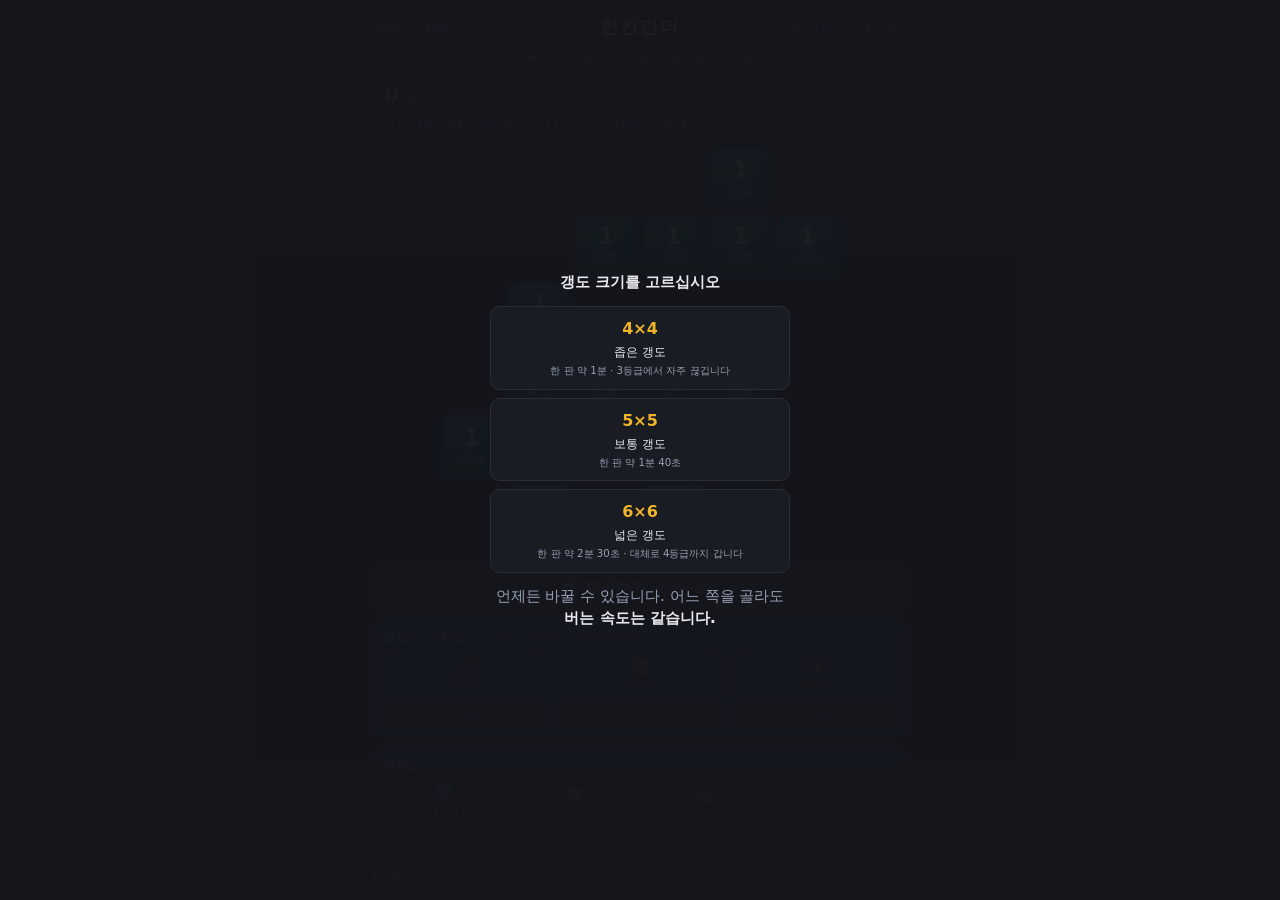
==== commit 83f35717: "세 게임 세로 배치 규약 통일 — 남는 높이를 위 한 곳으로 main 에 justify-content 를 두지 않고, main 첫 자식에 margin-top:auto 를 걸어 남는" ====
--- a/merge-mine.html
+++ b/merge-mine.html
@@ -40,17 +40,21 @@
   word-break: keep-all;
   max-width: 560px;
   margin-inline: auto;
-  /* 화면(또는 액자)이 내용보다 크면 아래가 통째로 비어 보인다(2026-07-29 Gim 지적).
-     남는 높이를 섹션 사이에 나눠 주어 여백이 아래에 몰리지 않게 한다. */
+  /* 화면(또는 액자)이 내용보다 크면 아래가 통째로 비어 보인다(2026-07-29 Gim 지적). */
   min-height: 100dvh;
   display: flex;
   flex-direction: column;
 }
+/* 🔴 남는 높이를 **위 한 곳**에 몰아 아래를 바닥에 붙인다(.stats 의 margin-top:auto).
+   ⚠️ 예전엔 justify-content:space-between 이었다. 아래가 비어 보이는 문제는 그것도 풀지만,
+   남는 높이를 **섹션 사이에 골고루 나눠** 의도한 간격이 화면마다 달라졌다 —
+   430×932 실측에서 보드↔채굴 버튼이 20px 이 아니라 **25px** 이 됐다.
+   그 20px 은 "채굴 누르다 맨 아랫줄 타일 오터치"를 막으려고 정한 값이라(2026-07-29 Gim)
+   화면에 따라 늘어나면 안 된다. 세 게임 모두 같은 방식으로 통일한다(2026-08-01). */
 main {
   flex: 1;
   display: flex;
   flex-direction: column;
-  justify-content: space-between;
 }
 
 /* 최상단 한 줄 — [갱도 크기] 한칸만더 [판 새로].
@@ -76,6 +80,9 @@
 
 /* 현황 */
 .stats {
+  /* main 의 첫 자식. 남는 높이를 전부 여기 위로 밀어 아래 전체를 바닥에 붙인다.
+     보드가 높이에 걸릴 때는 남는 높이가 0이라 아무 일도 일어나지 않는다. */
+  margin-top: auto;
   background: var(--panel);
   border: 1px solid var(--line);
   border-radius: 12px;
